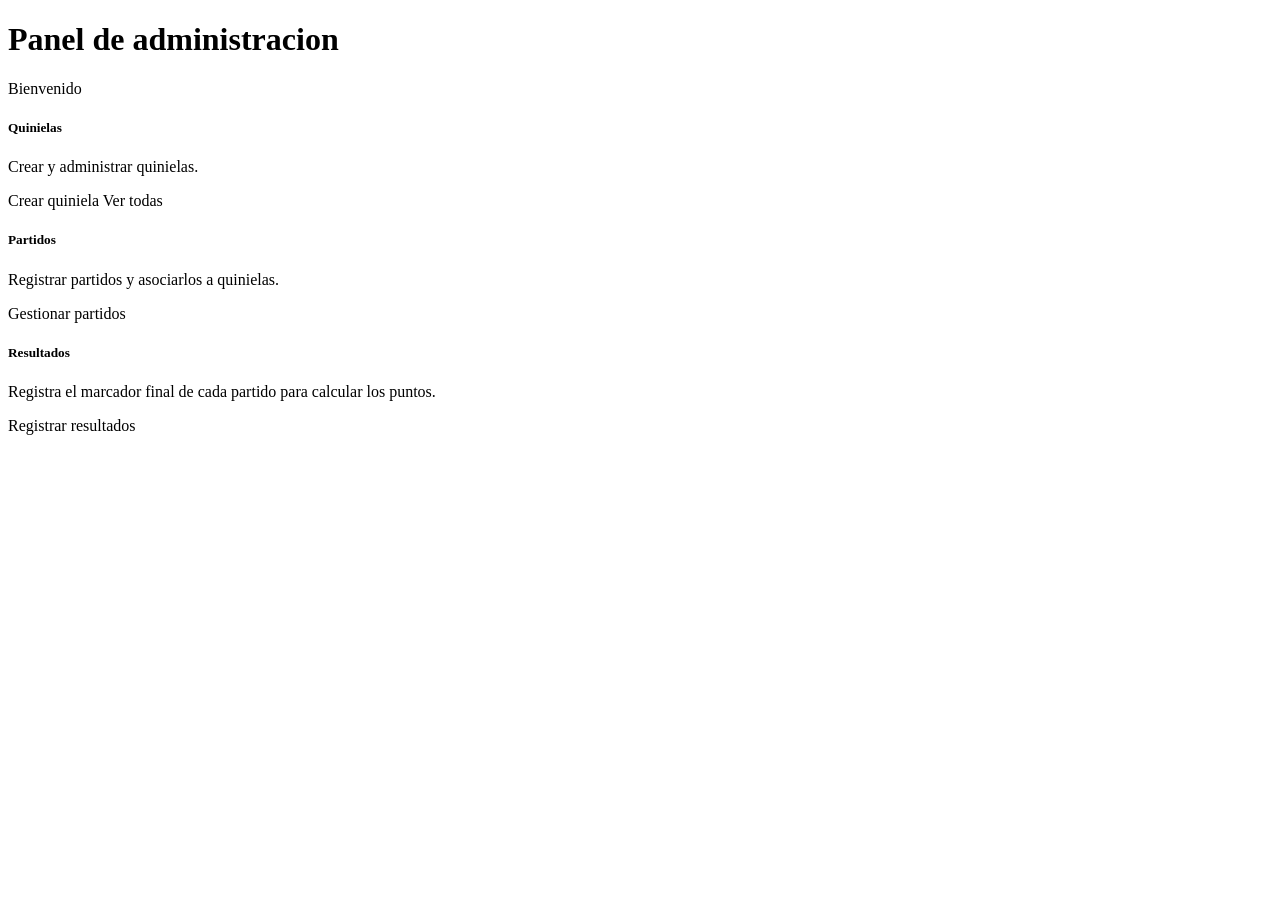
==== src/main/resources/templates/Admin.html @ c87723f7 "Ultimo commit pom etc" ====
<!DOCTYPE html>
<html lang="es" xmlns:th="http://www.thymeleaf.org">

<head th:replace="~{fragments :: head('Panel de administracion - Quiniela UNA')}"></head>

<body>
<nav th:replace="~{fragments :: navbar}"></nav>

<div class="container mt-4">
    <div th:replace="~{fragments :: alerts}"></div>

    <h1 class="h3">Panel de administracion</h1>
    <p class="text-muted" th:text="'Bienvenido, ' + ${session.usuario.nombreCompleto}">Bienvenido</p>

    <div class="row mt-3 g-3">
        <div class="col-md-4">
            <div class="card h-100">
                <div class="card-body">
                    <h5 class="card-title">Quinielas</h5>
                    <p class="card-text text-muted">Crear y administrar quinielas.</p>
                    <a class="btn btn-primary" th:href="@{/admin/quinielas/nueva}">Crear quiniela</a>
                    <a class="btn btn-outline-secondary" th:href="@{/quinielas}">Ver todas</a>
                </div>
            </div>
        </div>
        <div class="col-md-4">
            <div class="card h-100">
                <div class="card-body">
                    <h5 class="card-title">Partidos</h5>
                    <p class="card-text text-muted">Registrar partidos y asociarlos a quinielas.</p>
                    <a class="btn btn-primary" th:href="@{/admin/partidos}">Gestionar partidos</a>
                </div>
            </div>
        </div>
        <div class="col-md-4">
            <div class="card h-100">
                <div class="card-body">
                    <h5 class="card-title">Resultados</h5>
                    <p class="card-text text-muted">Registra el marcador final de cada partido para calcular los puntos.</p>
                    <a class="btn btn-primary" th:href="@{/admin/partidos}">Registrar resultados</a>
                </div>
            </div>
        </div>
    </div>
</div>

<footer th:replace="~{fragments :: footer}"></footer>
</body>
</html>
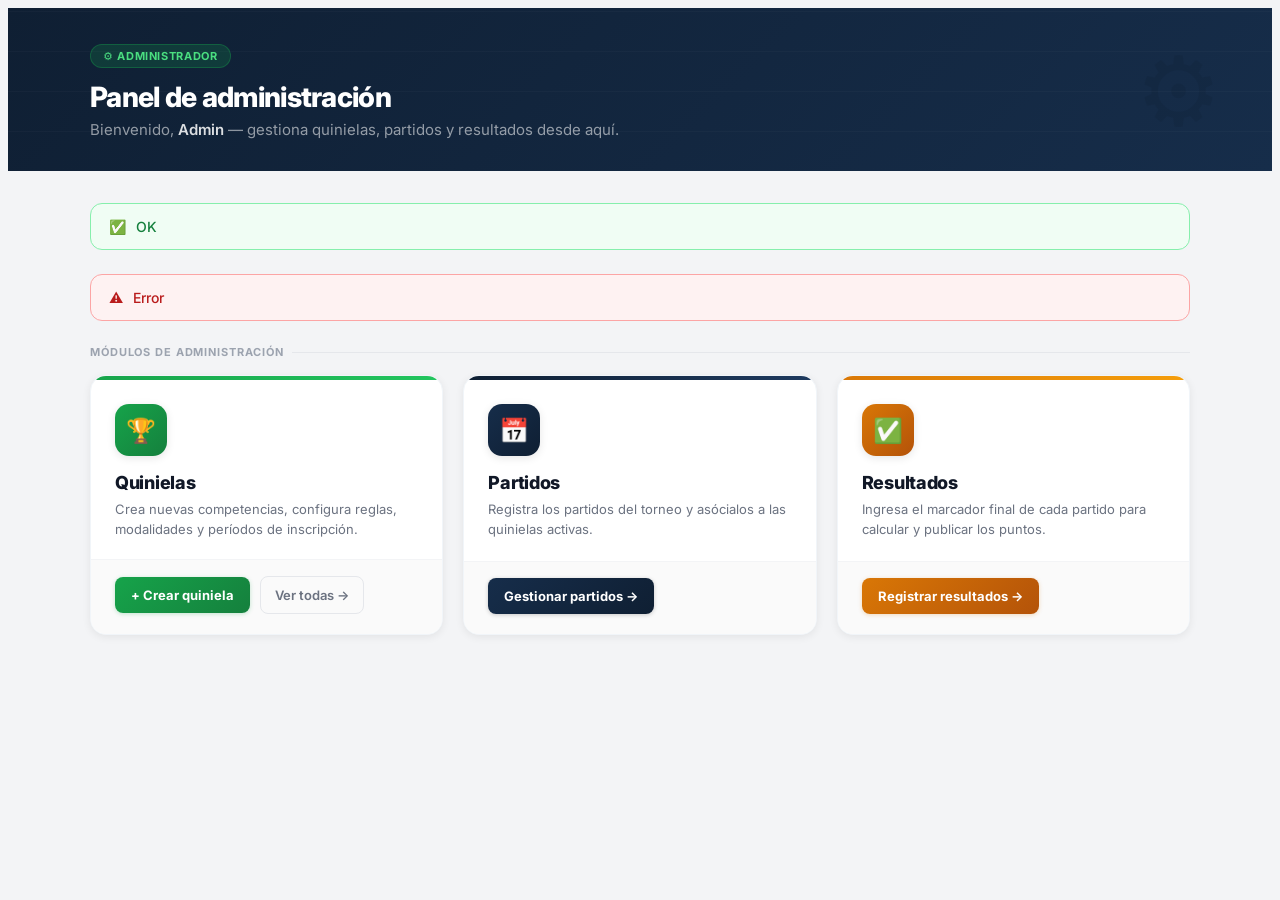
==== commit f4256624: "Cambios en la interfaz del proyecto." ====
--- a/src/main/resources/templates/Admin.html
+++ b/src/main/resources/templates/Admin.html
@@ -1,48 +1,280 @@
 <!DOCTYPE html>
 <html lang="es" xmlns:th="http://www.thymeleaf.org">
 
-<head th:replace="~{fragments :: head('Panel de administracion - Quiniela UNA')}"></head>
+<head th:replace="~{fragments :: head('Panel de administracion - Quiniela UNA')}">
+    <link rel="preconnect" href="https://fonts.googleapis.com">
+    <link href="https://fonts.googleapis.com/css2?family=Inter:wght@400;500;600;700;800&display=swap" rel="stylesheet">
+</head>
 
 <body>
 <nav th:replace="~{fragments :: navbar}"></nav>
 
-<div class="container mt-4">
-    <div th:replace="~{fragments :: alerts}"></div>
-
-    <h1 class="h3">Panel de administracion</h1>
-    <p class="text-muted" th:text="'Bienvenido, ' + ${session.usuario.nombreCompleto}">Bienvenido</p>
-
-    <div class="row mt-3 g-3">
-        <div class="col-md-4">
-            <div class="card h-100">
-                <div class="card-body">
-                    <h5 class="card-title">Quinielas</h5>
-                    <p class="card-text text-muted">Crear y administrar quinielas.</p>
-                    <a class="btn btn-primary" th:href="@{/admin/quinielas/nueva}">Crear quiniela</a>
-                    <a class="btn btn-outline-secondary" th:href="@{/quinielas}">Ver todas</a>
-                </div>
-            </div>
-        </div>
-        <div class="col-md-4">
-            <div class="card h-100">
-                <div class="card-body">
-                    <h5 class="card-title">Partidos</h5>
-                    <p class="card-text text-muted">Registrar partidos y asociarlos a quinielas.</p>
-                    <a class="btn btn-primary" th:href="@{/admin/partidos}">Gestionar partidos</a>
-                </div>
-            </div>
-        </div>
-        <div class="col-md-4">
-            <div class="card h-100">
-                <div class="card-body">
-                    <h5 class="card-title">Resultados</h5>
-                    <p class="card-text text-muted">Registra el marcador final de cada partido para calcular los puntos.</p>
-                    <a class="btn btn-primary" th:href="@{/admin/partidos}">Registrar resultados</a>
-                </div>
-            </div>
-        </div>
+<style>
+body { background: #f3f4f6; font-family: 'Inter','Segoe UI',system-ui,sans-serif; }
+
+/* ── Admin hero ──────────────────────────────────────────── */
+.admin-hero {
+    background: linear-gradient(135deg, #0f1f33 0%, #162d4a 100%);
+    padding: 2.25rem 0 2rem;
+    margin-bottom: 0;
+    position: relative; overflow: hidden;
+}
+.admin-hero::before {
+    content: '';
+    position: absolute; inset: 0;
+    background-image:
+        repeating-linear-gradient(0deg, transparent, transparent 39px,
+            rgb(255 255 255 / 0.025) 39px, rgb(255 255 255 / 0.025) 40px);
+    pointer-events: none;
+}
+.admin-hero::after {
+    content: '⚙️';
+    position: absolute; right: 4%; top: 50%; transform: translateY(-50%);
+    font-size: 6rem; opacity: 0.06; pointer-events: none; line-height: 1;
+}
+.admin-hero__inner {
+    max-width: 1100px; margin: 0 auto; padding: 0 1.5rem;
+    position: relative; z-index: 1;
+}
+.admin-hero__badge {
+    display: inline-flex; align-items: center; gap: 0.375rem;
+    background: rgb(22 163 74 / 0.20); border: 1px solid rgb(22 163 74 / 0.35);
+    color: #4ade80; font-size: 0.6875rem; font-weight: 700;
+    padding: 0.25rem 0.75rem; border-radius: 9999px;
+    letter-spacing: 0.06em; text-transform: uppercase;
+    margin-bottom: 0.75rem;
+}
+.admin-hero__title {
+    font-size: 1.75rem; font-weight: 800; color: #ffffff;
+    letter-spacing: -0.025em; margin: 0;
+}
+.admin-hero__sub {
+    font-size: 0.9375rem; color: rgb(255 255 255 / 0.55);
+    margin: 0.375rem 0 0;
+}
+.admin-hero__sub strong { color: rgb(255 255 255 / 0.85); font-weight: 600; }
+
+/* ── Page wrapper ────────────────────────────────────────── */
+.admin-page {
+    max-width: 1100px; margin: 0 auto;
+    padding: 2rem 1.5rem 4rem;
+}
+
+/* ── Alerts ──────────────────────────────────────────────── */
+.admin-alert {
+    display: flex; align-items: flex-start; gap: 0.625rem;
+    border-radius: 0.75rem; padding: 0.875rem 1.125rem;
+    margin-bottom: 1.5rem; font-size: 0.875rem; font-weight: 500;
+}
+.admin-alert--success { background: #f0fdf4; border: 1.5px solid #86efac; color: #15803d; }
+.admin-alert--error   { background: #fef2f2; border: 1.5px solid #fca5a5; color: #b91c1c; }
+
+/* ── Section label ───────────────────────────────────────── */
+.section-label {
+    font-size: 0.6875rem; font-weight: 700; color: #9ca3af;
+    text-transform: uppercase; letter-spacing: 0.08em;
+    margin-bottom: 1rem; display: flex; align-items: center; gap: 0.5rem;
+}
+.section-label::after {
+    content: ''; flex: 1; height: 1px; background: #e5e7eb;
+}
+
+/* ── Card grid ───────────────────────────────────────────── */
+.admin-grid {
+    display: grid;
+    grid-template-columns: repeat(3, 1fr);
+    gap: 1.25rem;
+}
+
+/* ── Admin card ──────────────────────────────────────────── */
+.admin-card {
+    background: #ffffff; border-radius: 1rem;
+    box-shadow: 0 2px 8px rgb(0 0 0 / 0.07);
+    border: 1px solid #f1f5f9;
+    overflow: hidden; display: flex; flex-direction: column;
+    transition: box-shadow 250ms ease, transform 250ms ease;
+}
+.admin-card:hover {
+    box-shadow: 0 6px 20px rgb(0 0 0 / 0.10);
+    transform: translateY(-2px);
+}
+
+/* Card color accent bar at top */
+.admin-card__bar {
+    height: 4px;
+    background: linear-gradient(90deg, #16a34a, #22c55e);
+}
+.admin-card--partidos .admin-card__bar {
+    background: linear-gradient(90deg, #0f1f33, #1e3a5f);
+}
+.admin-card--resultados .admin-card__bar {
+    background: linear-gradient(90deg, #d97706, #f59e0b);
+}
+
+.admin-card__body { padding: 1.5rem 1.5rem 1.25rem; flex: 1; }
+
+/* Icon tile */
+.admin-card__icon {
+    width: 52px; height: 52px; border-radius: 0.875rem;
+    display: flex; align-items: center; justify-content: center;
+    font-size: 1.5rem; margin-bottom: 1rem;
+    box-shadow: 0 2px 8px rgb(0 0 0 / 0.10);
+}
+.admin-card--quinielas  .admin-card__icon { background: linear-gradient(135deg, #16a34a, #15803d); }
+.admin-card--partidos   .admin-card__icon { background: linear-gradient(135deg, #162d4a, #0f1f33); }
+.admin-card--resultados .admin-card__icon { background: linear-gradient(135deg, #d97706, #b45309); }
+
+.admin-card__title {
+    font-size: 1.125rem; font-weight: 800; color: #111827;
+    letter-spacing: -0.015em; margin: 0 0 0.375rem;
+}
+.admin-card__desc {
+    font-size: 0.8125rem; color: #6b7280; line-height: 1.55; margin: 0;
+}
+
+/* Card footer */
+.admin-card__foot {
+    padding: 1rem 1.5rem 1.25rem;
+    border-top: 1px solid #f3f4f6;
+    background: #fafafa;
+    display: flex; align-items: center; gap: 0.625rem; flex-wrap: wrap;
+}
+
+/* Buttons */
+.btn-cta {
+    display: inline-flex; align-items: center; gap: 0.375rem;
+    font-family: inherit; font-size: 0.8125rem; font-weight: 700;
+    color: #ffffff; border: none; border-radius: 0.5rem;
+    height: 36px; padding: 0 1rem; text-decoration: none;
+    cursor: pointer; white-space: nowrap;
+    transition: all 150ms ease;
+}
+.btn-cta--green {
+    background: linear-gradient(135deg, #16a34a, #15803d);
+    box-shadow: 0 1px 4px rgb(22 163 74 / 0.25);
+}
+.btn-cta--green:hover {
+    background: linear-gradient(135deg, #15803d, #166534);
+    transform: translateY(-1px); color: #ffffff; text-decoration: none;
+    box-shadow: 0 3px 10px rgb(22 163 74 / 0.30);
+}
+.btn-cta--navy {
+    background: linear-gradient(135deg, #162d4a, #0f1f33);
+    box-shadow: 0 1px 4px rgb(0 0 0 / 0.20);
+}
+.btn-cta--navy:hover {
+    background: linear-gradient(135deg, #0f1f33, #0a1628);
+    transform: translateY(-1px); color: #ffffff; text-decoration: none;
+}
+.btn-cta--amber {
+    background: linear-gradient(135deg, #d97706, #b45309);
+    box-shadow: 0 1px 4px rgb(217 119 6 / 0.25);
+}
+.btn-cta--amber:hover {
+    background: linear-gradient(135deg, #b45309, #92400e);
+    transform: translateY(-1px); color: #ffffff; text-decoration: none;
+}
+.btn-ghost {
+    display: inline-flex; align-items: center; gap: 0.375rem;
+    font-family: inherit; font-size: 0.8125rem; font-weight: 600;
+    color: #6b7280; background: transparent;
+    border: 1.5px solid #e5e7eb; border-radius: 0.5rem;
+    height: 36px; padding: 0 0.875rem; text-decoration: none;
+    cursor: pointer; white-space: nowrap; transition: all 150ms ease;
+}
+.btn-ghost:hover {
+    background: #f3f4f6; border-color: #d1d5db;
+    color: #374151; text-decoration: none;
+}
+
+/* ── Responsive ──────────────────────────────────────────── */
+@media (max-width: 768px) {
+    .admin-grid { grid-template-columns: 1fr; }
+    .admin-hero__title { font-size: 1.375rem; }
+}
+</style>
+
+<!-- ── Admin hero ─────────────────────────────────────────── -->
+<div class="admin-hero">
+    <div class="admin-hero__inner">
+        <div class="admin-hero__badge">⚙️ Administrador</div>
+        <h1 class="admin-hero__title">Panel de administración</h1>
+        <p class="admin-hero__sub">
+            Bienvenido, <strong th:text="${session.usuario.nombreCompleto}">Admin</strong> &mdash;
+            gestiona quinielas, partidos y resultados desde aquí.
+        </p>
     </div>
 </div>
+
+<!-- ── Page body ──────────────────────────────────────────── -->
+<div class="admin-page">
+
+    <!-- Alerts -->
+    <div class="admin-alert admin-alert--success" th:if="${exito}" role="status">
+        <span aria-hidden="true">✅</span><span th:text="${exito}">OK</span>
+    </div>
+    <div class="admin-alert admin-alert--error" th:if="${error}" role="alert">
+        <span aria-hidden="true">⚠️</span><span th:text="${error}">Error</span>
+    </div>
+
+    <p class="section-label">Módulos de administración</p>
+
+    <!-- ── 3-card grid ────────────────────────────────────── -->
+    <div class="admin-grid">
+
+        <!-- Quinielas -->
+        <div class="admin-card admin-card--quinielas">
+            <div class="admin-card__bar"></div>
+            <div class="admin-card__body">
+                <div class="admin-card__icon" aria-hidden="true">🏆</div>
+                <h2 class="admin-card__title">Quinielas</h2>
+                <p class="admin-card__desc">
+                    Crea nuevas competencias, configura reglas, modalidades y períodos de inscripción.
+                </p>
+            </div>
+            <div class="admin-card__foot">
+                <a class="btn-cta btn-cta--green"
+                   th:href="@{/admin/quinielas/nueva}">+ Crear quiniela</a>
+                <a class="btn-ghost"
+                   th:href="@{/quinielas}">Ver todas →</a>
+            </div>
+        </div>
+
+        <!-- Partidos -->
+        <div class="admin-card admin-card--partidos">
+            <div class="admin-card__bar"></div>
+            <div class="admin-card__body">
+                <div class="admin-card__icon" aria-hidden="true">📅</div>
+                <h2 class="admin-card__title">Partidos</h2>
+                <p class="admin-card__desc">
+                    Registra los partidos del torneo y asócialos a las quinielas activas.
+                </p>
+            </div>
+            <div class="admin-card__foot">
+                <a class="btn-cta btn-cta--navy"
+                   th:href="@{/admin/partidos}">Gestionar partidos →</a>
+            </div>
+        </div>
+
+        <!-- Resultados -->
+        <div class="admin-card admin-card--resultados">
+            <div class="admin-card__bar"></div>
+            <div class="admin-card__body">
+                <div class="admin-card__icon" aria-hidden="true">✅</div>
+                <h2 class="admin-card__title">Resultados</h2>
+                <p class="admin-card__desc">
+                    Ingresa el marcador final de cada partido para calcular y publicar los puntos.
+                </p>
+            </div>
+            <div class="admin-card__foot">
+                <a class="btn-cta btn-cta--amber"
+                   th:href="@{/admin/partidos}">Registrar resultados →</a>
+            </div>
+        </div>
+
+    </div><!-- /.admin-grid -->
+
+</div><!-- /.admin-page -->
 
 <footer th:replace="~{fragments :: footer}"></footer>
 </body>
